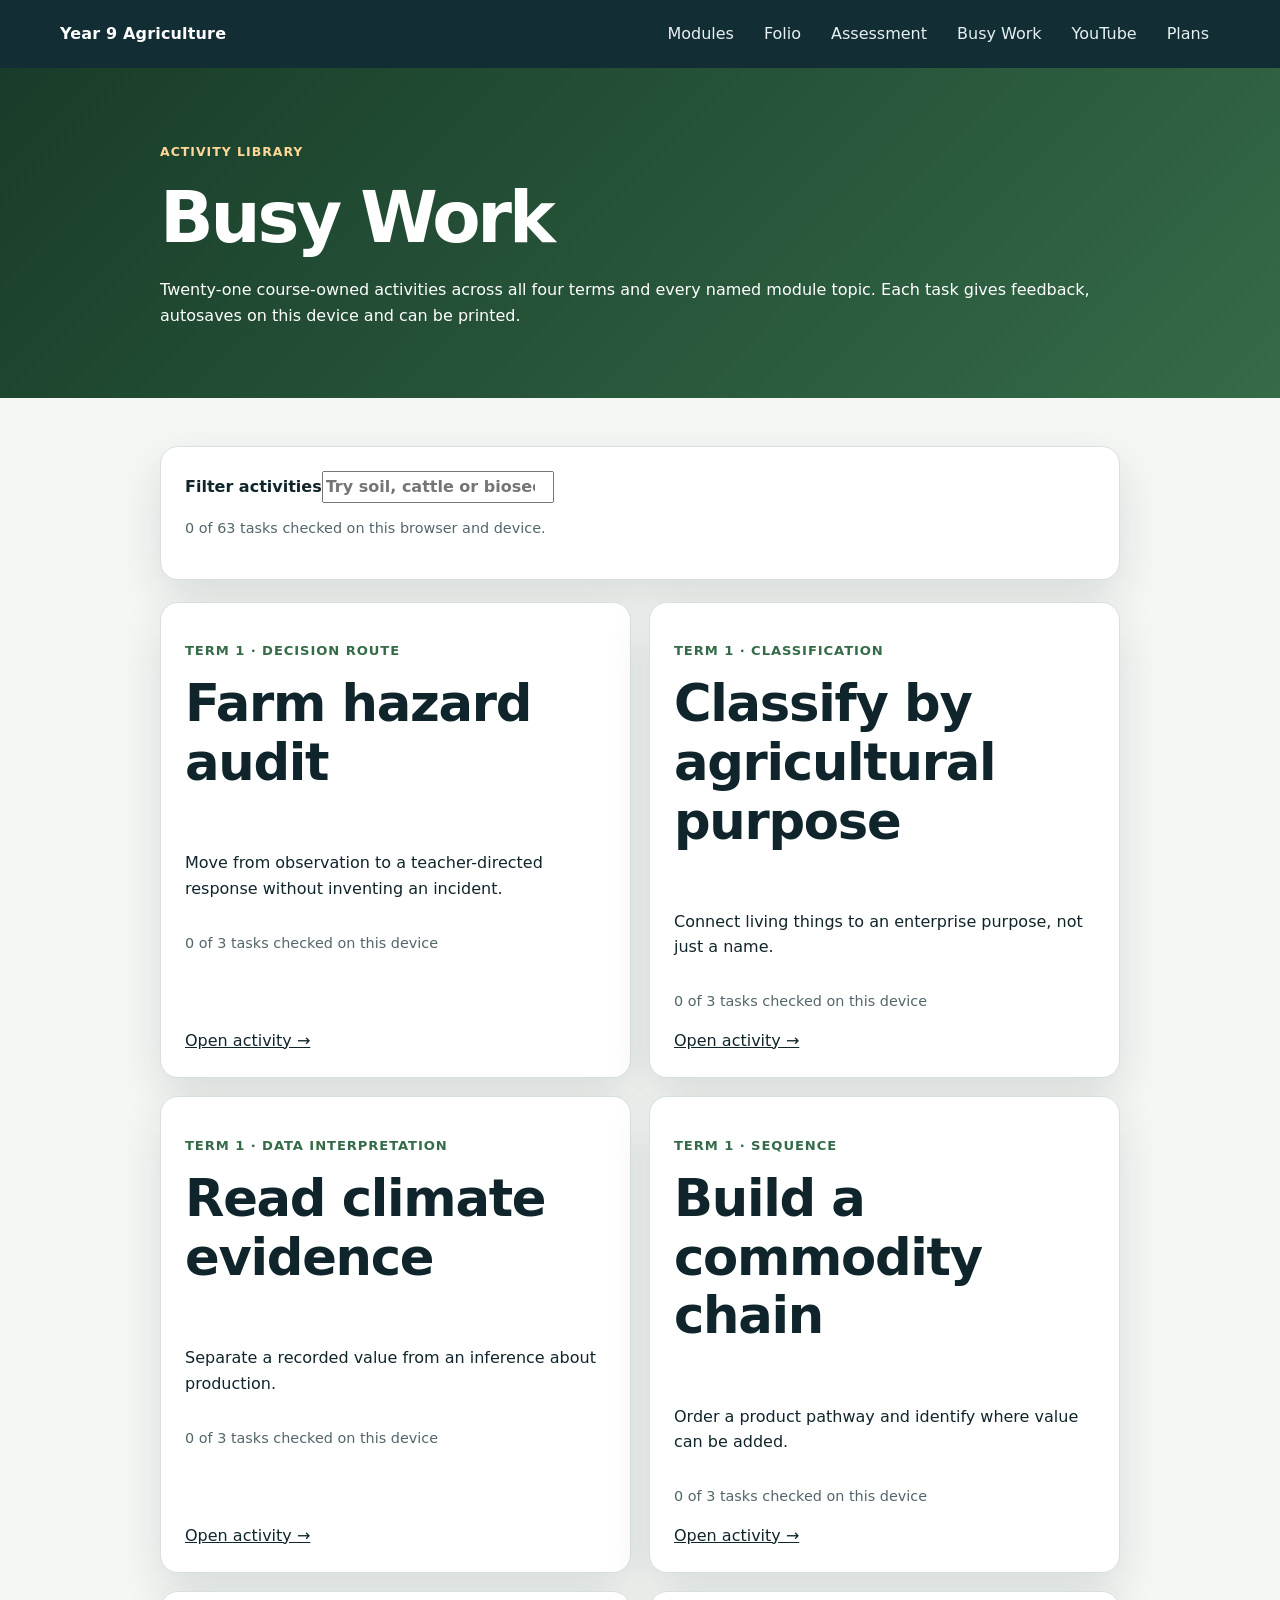
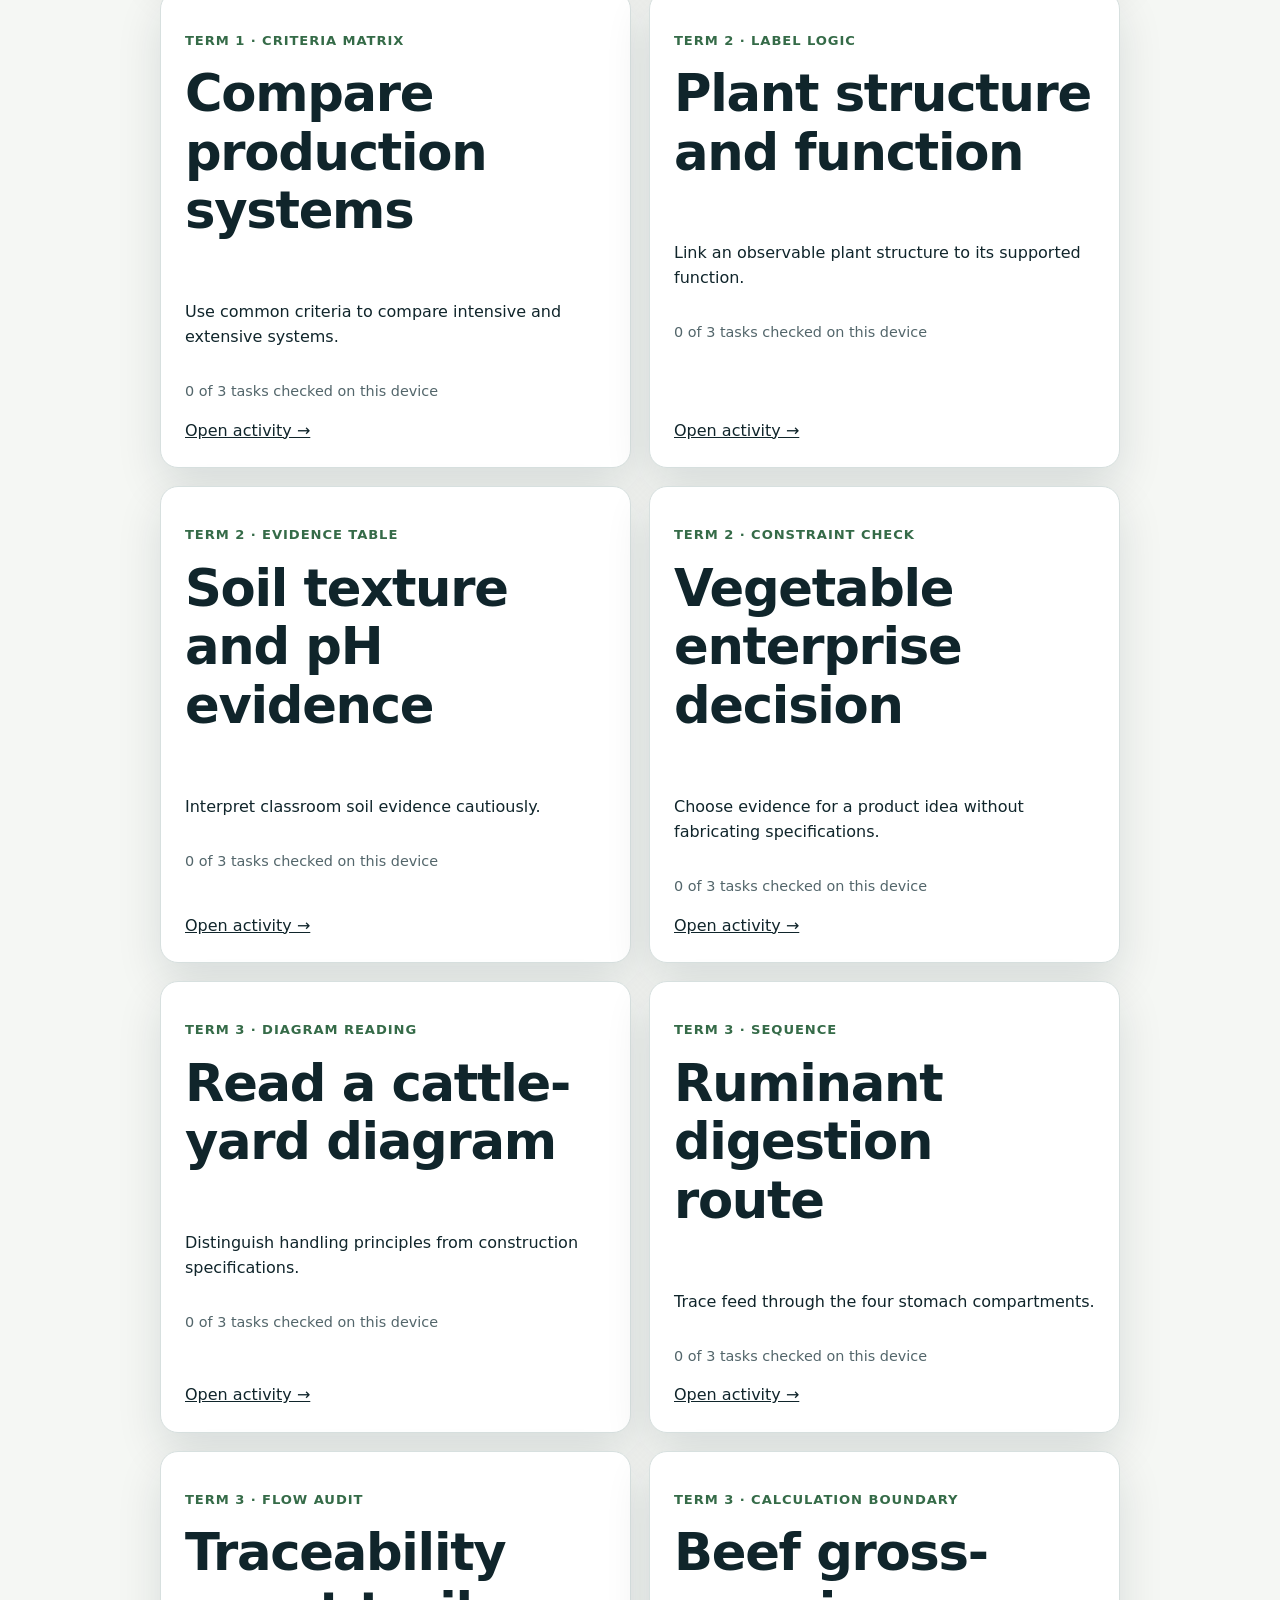
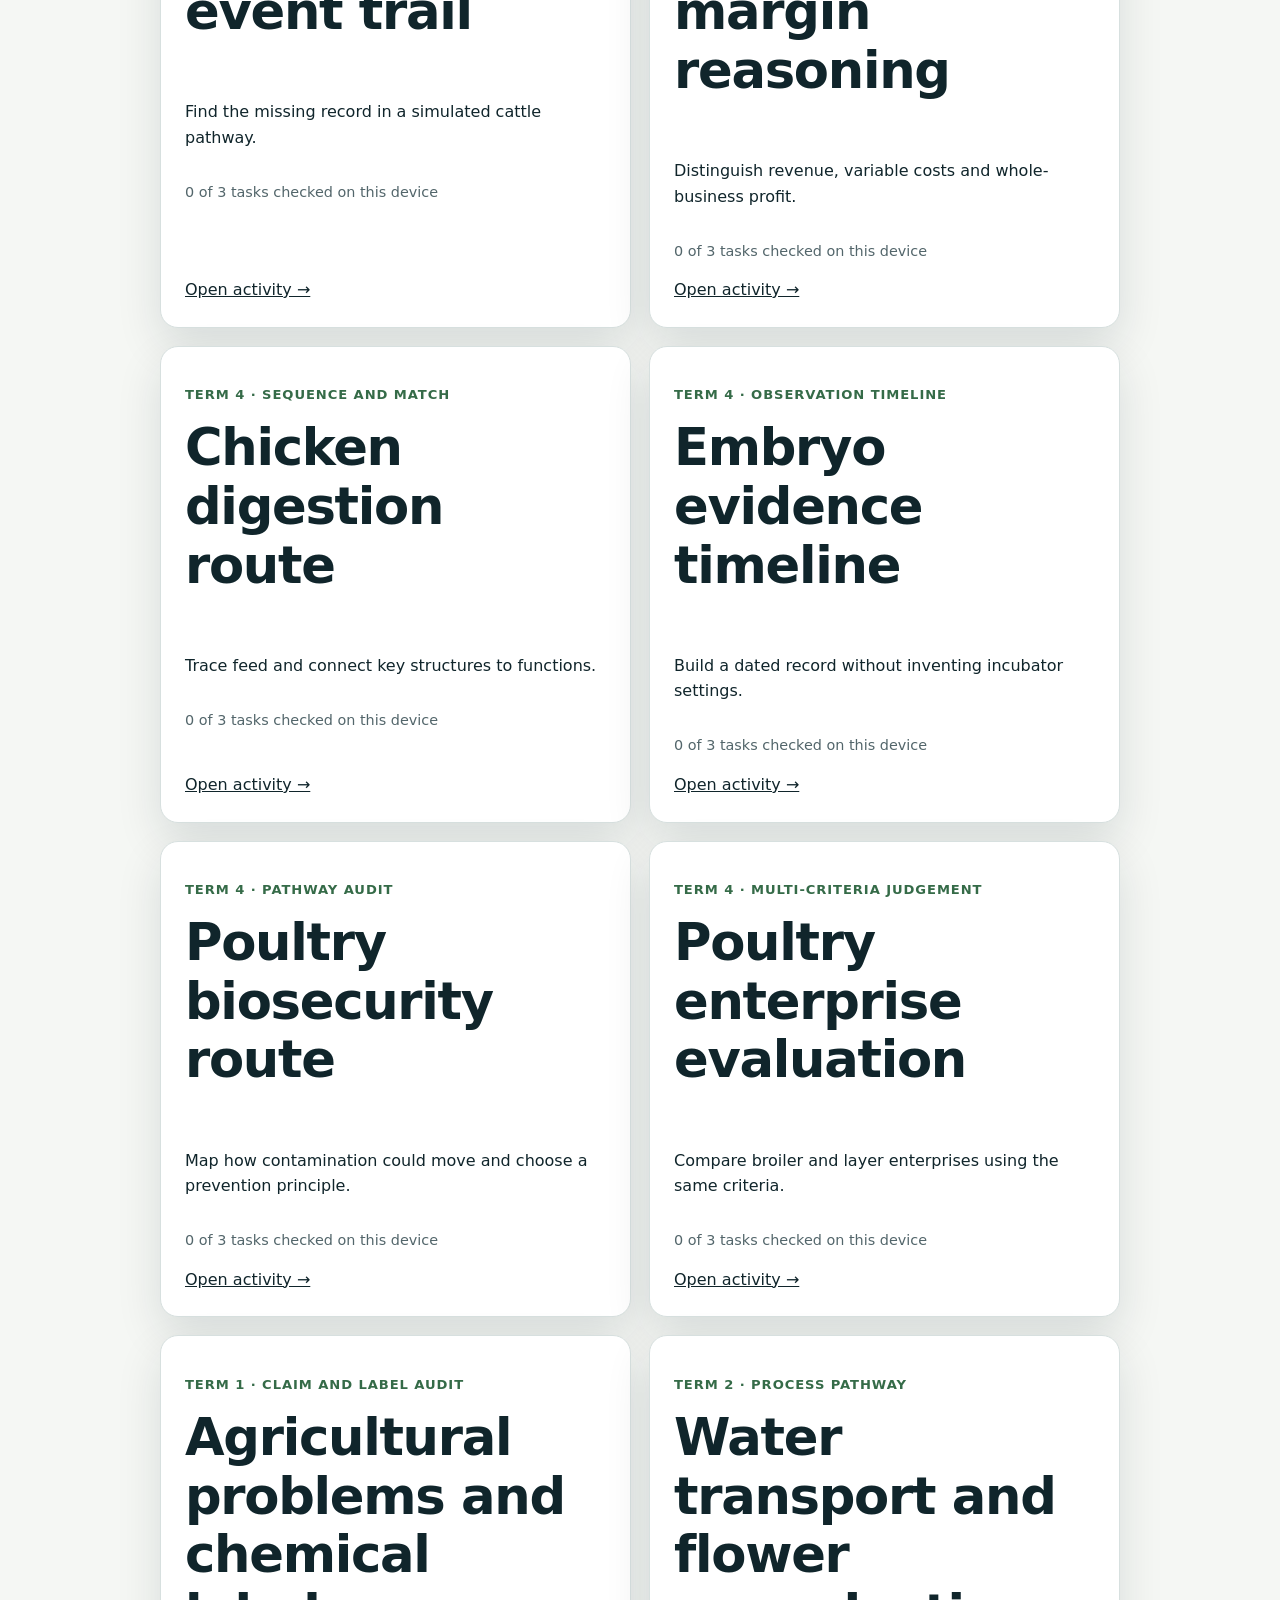
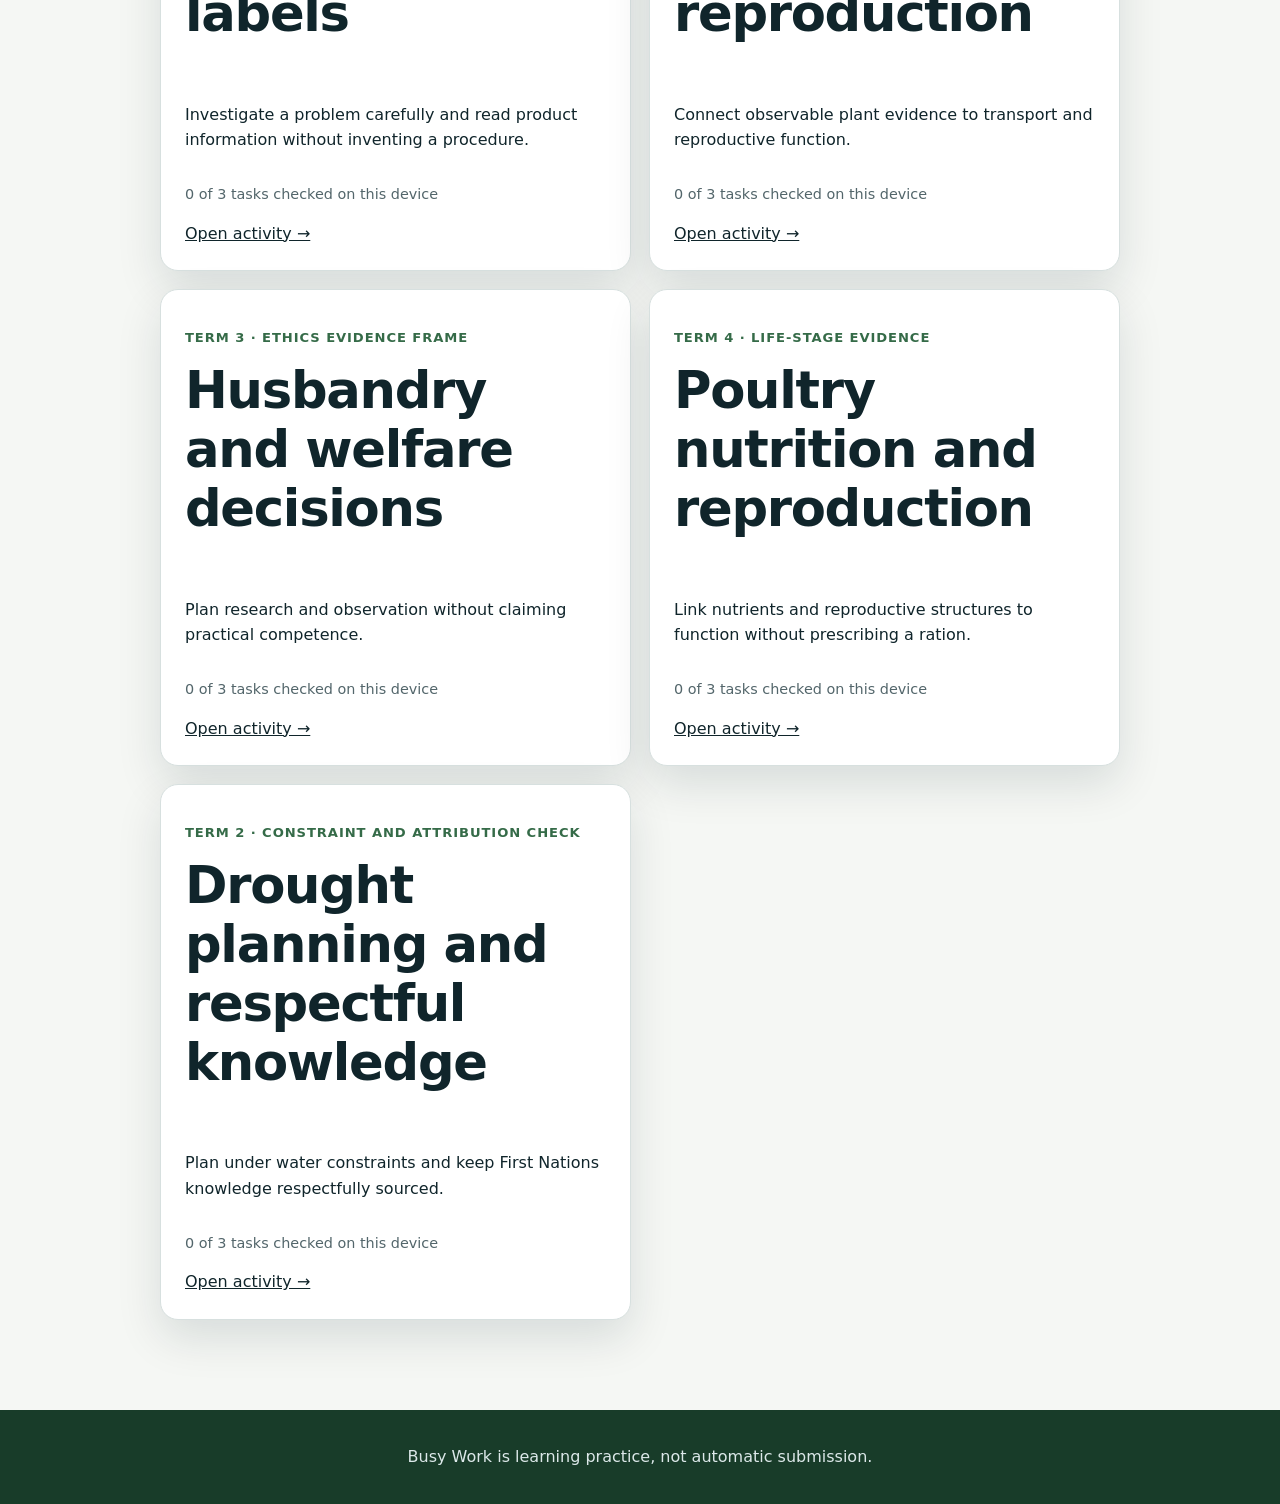
==== busy-work/index.html @ 81a4d552 "Build Year 9 Agriculture guided course" ====
<!doctype html><html lang="en-AU"><head><meta charset="utf-8"><meta name="viewport" content="width=device-width,initial-scale=1"><meta name="description" content="Year 9 Agriculture Busy Work activity library."><title>Busy Work | Year 9 Agriculture</title><link rel="stylesheet" href="../guided/course.css?v=20260805"><link rel="stylesheet" href="style.css?v=20260805"></head><body><a class="skip-link" href="#busy-content">Skip to activities</a><header class="site-header"><div class="nav-wrap"><a class="brand" href="../index.html">Year 9 Agriculture</a><nav class="nav-links" aria-label="Course navigation"><a href="../index.html#pathway">Modules</a><a href="../folio.html">Folio</a><a href="../assessment.html">Assessment</a><a href="index.html" aria-current="page">Busy Work</a><a href="../youtube-library/">YouTube</a><a href="../plans.html">Plans</a></nav></div></header><section class="module-hero"><div class="module-hero-inner"><p class="eyebrow">Activity library</p><h1>Busy Work</h1><p>Twenty-one course-owned activities across all four terms and every named module topic. Each task gives feedback, autosaves on this device and can be printed.</p></div></section><main id="busy-content" class="module-main"><section class="card"><label>Filter activities<input id="activity-filter" type="search" placeholder="Try soil, cattle or biosecurity"></label><p class="save-state" id="library-progress">Progress is stored on this browser and device.</p></section><div id="activity-grid" class="busy-grid"></div></main><footer>Busy Work is learning practice, not automatic submission.</footer><script src="data.js"></script><script src="busy.js"></script></body></html>
---- guided/course.css ----
:root {
  --ink: #10252b;
  --muted: #53666b;
  --paper: #f5f7f4;
  --card: #ffffff;
  --steel: #356b48;
  --steel-dark: #183c29;
  --amber: #dc9a38;
  --amber-pale: #fff3df;
  --line: #d7e0df;
  --success: #26704b;
  --danger: #a33a32;
  --shadow: 0 18px 45px rgba(12, 37, 43, 0.12);
  --radius: 18px;
}

* { box-sizing: border-box; }
html { scroll-behavior: smooth; }
body {
  margin: 0;
  overflow-x: hidden;
  color: var(--ink);
  background: var(--paper);
  font-family: Inter, ui-sans-serif, system-ui, -apple-system, BlinkMacSystemFont, "Segoe UI", sans-serif;
  line-height: 1.6;
}
.skip-link { position: fixed; top: 8px; left: 8px; z-index: 1000; transform: translateY(-180%); padding: 9px 13px; border-radius: 8px; background: white; color: var(--ink); font-weight: 750; }
.skip-link:focus { transform: translateY(0); }
a { color: inherit; }
img { max-width: 100%; display: block; }
button, input, textarea, select { font: inherit; }

.site-header {
  position: sticky;
  top: 0;
  z-index: 20;
  background: rgba(9, 37, 44, 0.96);
  color: white;
  backdrop-filter: blur(12px);
}
.nav-wrap {
  width: min(1160px, calc(100% - 32px));
  min-height: 68px;
  margin: 0 auto;
  display: flex;
  flex-wrap: wrap;
  align-items: center;
  justify-content: space-between;
  gap: 20px;
}
.brand { font-weight: 850; text-decoration: none; letter-spacing: .01em; }
.nav-links { display: flex; flex-wrap: wrap; max-width: 100%; gap: 8px; }
.nav-links a {
  padding: 8px 11px;
  border-radius: 999px;
  text-decoration: none;
  color: #e7f1f2;
}
.nav-links a:hover, .nav-links a:focus-visible { background: rgba(255,255,255,.12); }

.hero { min-height: 570px; color: white; display: grid; align-items: center; background: linear-gradient(135deg, #061c22, #174f5d); }
.sister-hero .hero-inner { display: grid; grid-template-columns: minmax(0, 1.1fr) minmax(300px, .9fr); gap: 34px; align-items: center; }
.hero-showcase { margin: 42px 0; overflow: hidden; border: 1px solid rgba(255,255,255,.24); border-radius: 22px; background: rgba(255,255,255,.08); box-shadow: var(--shadow); }
.hero-showcase img { width: 100%; min-height: 360px; object-fit: cover; }
.hero-showcase figcaption { padding: 12px 16px; color: #e9f1f1; font-size: .84rem; line-height: 1.45; }
.hero-inner, .section, .module-main, .folio-main {
  width: min(1160px, calc(100% - 32px));
  margin-inline: auto;
}
.hero-copy { width: min(630px, 100%); padding: 90px 0 80px; }
.hero-copy, .module-hero-inner, .module-main, .folio-main { max-width: calc(100vw - 32px); }
.eyebrow {
  display: inline-flex;
  align-items: center;
  gap: 8px;
  margin: 0 0 16px;
  color: #ffd797;
  font-weight: 850;
  letter-spacing: .08em;
  text-transform: uppercase;
  font-size: .78rem;
}
h1, h2, h3 { line-height: 1.15; margin-top: 0; }
h1 { font-size: clamp(2.7rem, 7vw, 5.5rem); letter-spacing: -.045em; margin-bottom: 18px; }
h2 { font-size: clamp(2rem, 4vw, 3.2rem); letter-spacing: -.025em; }
h3 { font-size: 1.28rem; }
.hero p { font-size: clamp(1.05rem, 2vw, 1.3rem); color: #e9f1f1; }
.hero-actions, .button-row { display: flex; flex-wrap: wrap; gap: 12px; margin-top: 28px; }
.btn {
  border: 0;
  border-radius: 12px;
  padding: 12px 17px;
  background: var(--amber);
  color: #172022;
  font-weight: 850;
  text-decoration: none;
  cursor: pointer;
}
.btn:hover, .btn:focus-visible { filter: brightness(1.05); transform: translateY(-1px); }
.btn.secondary { color: white; background: rgba(255,255,255,.13); border: 1px solid rgba(255,255,255,.3); }
.btn.ghost { background: white; border: 1px solid var(--line); color: var(--steel-dark); }

.section { padding: 84px 0; }
.section.tint { width: 100%; max-width: none; background: #e9efed; }
.section.tint > .section-inner { width: min(1160px, calc(100% - 32px)); margin: auto; }
.section-intro { max-width: 760px; color: var(--muted); font-size: 1.08rem; }
.grid { display: grid; gap: 20px; }
.grid.three { grid-template-columns: repeat(3, minmax(0, 1fr)); }
.grid.two { grid-template-columns: repeat(2, minmax(0, 1fr)); }
.card {
  background: var(--card);
  border: 1px solid var(--line);
  border-radius: var(--radius);
  padding: 24px;
  box-shadow: var(--shadow);
}
.module-card { position: relative; display: flex; flex-direction: column; min-height: 295px; }
.module-card .stage { color: var(--steel); font-size: .82rem; font-weight: 900; text-transform: uppercase; letter-spacing: .08em; }
.module-card p { color: var(--muted); }
.module-card .module-link { margin-top: auto; font-weight: 850; color: var(--steel); }
.status-pill {
  display: inline-flex;
  width: fit-content;
  padding: 5px 10px;
  border-radius: 999px;
  background: #e2eee8;
  color: var(--success);
  font-size: .78rem;
  font-weight: 850;
}
.outcome-list { list-style: none; padding: 0; display: grid; gap: 10px; }
.outcome-list li { border-left: 4px solid var(--amber); padding: 8px 0 8px 14px; }
.resource-card a { color: var(--steel); font-weight: 800; }
.pending { border-left: 5px solid var(--amber); background: var(--amber-pale); }
.evidence-boundary { margin-top: 22px; border-left: 5px solid var(--amber); background: var(--amber-pale); }
.top-gap { margin-top: 28px; }
.top-gap-small { margin-top: 22px; }
.module-outcomes, .module-outcome-line { color: var(--muted); font-size: .88rem; }
.module-outcome-line { color: #e1efe5; }
.assessment-table-wrap { overflow-x: auto; }
table { width: 100%; border-collapse: collapse; }
th, td { padding: 12px; border: 1px solid var(--line); text-align: left; vertical-align: top; }
th { background: #e6efe8; color: var(--steel-dark); }
.source-document-preview { position: relative; display: grid; place-items: center; min-height: 280px; background: linear-gradient(145deg, #eef5ee, #d6e5d9); text-decoration: none; }
.document-icon { color: var(--steel); font-size: 5rem; font-weight: 900; }

.module-hero {
  color: white;
  padding: 70px 0 54px;
  background: linear-gradient(135deg, var(--steel-dark), var(--steel));
}
.module-hero-inner { width: min(960px, calc(100% - 32px)); margin: auto; }
.module-hero h1 { font-size: clamp(2.3rem, 6vw, 4.4rem); }
.module-main, .folio-main { width: min(960px, calc(100% - 32px)); padding: 48px 0 90px; }
.progress-panel { margin: -28px auto 28px; position: relative; }
.progress-track { height: 10px; background: #dae3e1; border-radius: 999px; overflow: hidden; }
.progress-fill { height: 100%; width: 0; background: linear-gradient(90deg, var(--amber), #efbb62); transition: width .2s ease; }
.student-grid { display: grid; grid-template-columns: 1fr 1fr; gap: 16px; }
.module-support { display: flex; flex-wrap: wrap; gap: 8px 16px; margin-top: 14px; padding-top: 12px; border-top: 1px solid var(--line); }
.module-support a { color: var(--steel); font-weight: 850; }
label { font-weight: 750; }
input[type="text"], input[type="password"], select, textarea {
  width: 100%;
  margin-top: 6px;
  border: 1px solid #b8c7c5;
  border-radius: 11px;
  padding: 11px 12px;
  background: #fff;
  color: var(--ink);
}
textarea { min-height: 135px; resize: vertical; }
.theory-section { margin-top: 24px; display: flow-root; }
.theory-section p { max-width: 78ch; color: #31484e; text-wrap: pretty; }
.theory-chunk-heading {
  margin: 22px 0 8px;
  padding-left: 11px;
  border-left: 4px solid var(--steel);
  color: var(--steel-dark);
  font-size: 1rem;
  line-height: 1.35;
}
.theory-section li + li { margin-top: 6px; }
.written-evidence { width: 100%; min-width: 0; }
.observation-prompt { margin: 14px 0; padding: 14px 16px; border-left: 4px solid var(--steel); border-radius: 0 10px 10px 0; background: #edf4ef; color: #31484e; }
.clarification-button { min-height: 44px; margin: 2px 0 10px; padding: 8px 12px; border: 1px solid #8aa9a0; border-radius: 9px; background: #f7fbf9; color: var(--ink); font: inherit; font-weight: 750; cursor: pointer; }
.clarification-button:hover { background: #edf4f1; }
.clarification-button:focus-visible { outline: 3px solid #236e5b; outline-offset: 3px; }
.clarification-panel { max-width: 68ch; margin: 0 0 12px; padding: 11px 13px; border-left: 4px solid #3c806e; border-radius: 0 9px 9px 0; background: #edf4f1; overflow-wrap: anywhere; }
.written-evidence textarea {
  display: block;
  width: 100%;
  max-width: none;
  min-width: 0;
  min-height: 175px;
  line-height: 1.55;
  overflow-wrap: break-word;
}
.theory-visual {
  float: right;
  width: min(38%, 360px);
  margin: .25rem 0 1rem 1.35rem;
  padding: .65rem;
  border: 1px solid var(--line);
  border-radius: 14px;
  background: #f5f8f7;
  box-shadow: 0 10px 24px rgba(17, 46, 52, .1);
}
.theory-visual--left { float: left; margin: .25rem 1.35rem 1rem 0; }
.zoomable-infographic { position: relative; display: block; color: white; text-decoration: none; cursor: zoom-in; }
.zoomable-infographic:focus-visible { outline: 4px solid var(--amber); outline-offset: 4px; }
.zoomable-infographic:hover .infographic-open-label,
.zoomable-infographic:focus-visible .infographic-open-label { background: var(--amber); color: #172022; }
.infographic-open-label {
  position: absolute;
  right: 10px;
  bottom: 10px;
  z-index: 2;
  padding: 6px 10px;
  border-radius: 999px;
  background: rgba(6, 28, 34, .9);
  color: white;
  font-size: .78rem;
  font-weight: 850;
  line-height: 1.2;
  box-shadow: 0 4px 14px rgba(0, 0, 0, .24);
}
.theory-visual__image {
  width: 100%;
  aspect-ratio: 16 / 9;
  border-radius: 9px;
  background-repeat: no-repeat;
  background-size: cover;
  background-position: center;
  background-color: var(--ink);
}
.theory-visual figcaption { margin-top: .6rem; color: var(--muted); font-size: .82rem; line-height: 1.4; }
.tool-photo-gallery { clear: both; display: grid; grid-template-columns: repeat(auto-fit, minmax(180px, 1fr)); gap: 14px; margin: 24px 0; }
.tool-photo-card { min-width: 0; margin: 0; padding: 10px; border: 1px solid var(--line); border-radius: 13px; background: #f5f8f7; }
.tool-photo-link { border-radius: 9px; overflow: hidden; background: #e7eceb; }
.tool-photo-link img { width: 100%; aspect-ratio: 4 / 3; object-fit: contain; background: #f3f5f4; }
.tool-photo-card figcaption { margin-top: 9px; color: var(--muted); font-size: .82rem; line-height: 1.45; }
.tool-photo-credit { display: block; margin-top: 5px; font-size: .76rem; }
.tool-photo-credit a { color: var(--steel-dark); font-weight: 750; }
.plan-guidance { clear: both; margin: 30px 0 8px; padding-top: 26px; border-top: 2px solid var(--line); }
.plan-guidance > h3 { font-size: clamp(1.45rem, 3vw, 2rem); }
.plan-guidance > h4 { margin: 20px 0 8px; color: var(--steel-dark); }
.plan-sheet-gallery { display: grid; grid-template-columns: repeat(2, minmax(0, 1fr)); gap: 16px; margin-top: 24px; }
.plan-sheet-card { min-width: 0; margin: 0; padding: 11px; border: 1px solid var(--line); border-radius: 14px; background: #f5f8f7; }
.plan-preview-link { overflow: hidden; border: 1px solid #c7d1d0; border-radius: 10px; background: white; }
.plan-preview-link img { width: 100%; aspect-ratio: 1.45 / 1; object-fit: contain; background: white; }
.plan-document-placeholder { display: grid; place-items: center; width: 100%; aspect-ratio: 1.45 / 1; padding: 24px; background: linear-gradient(145deg, #eef5ee, #d6e5d9); color: var(--steel-dark); font-size: 1.2rem; font-weight: 900; text-align: center; }
.plan-sheet-card figcaption { margin-top: 10px; color: var(--muted); font-size: .84rem; line-height: 1.45; }
.plan-sheet-card figcaption > strong, .plan-sheet-card figcaption > span { display: block; }
.plan-sheet-card figcaption > strong { margin-bottom: 4px; color: var(--ink); }
.plan-actions { display: flex !important; flex-wrap: wrap; gap: 8px 12px; margin-top: 10px; }
.plan-open-link, .plan-download-link { color: var(--steel-dark); font-weight: 850; text-underline-offset: 3px; }
.plan-open-link:focus-visible, .plan-download-link:focus-visible { outline: 3px solid var(--amber); outline-offset: 3px; }
.video-learning { clear: both; margin: 30px 0 8px; padding: 22px; border: 1px solid var(--line); border-radius: 16px; background: #f7fbf9; }
.video-learning > h3 { margin: 3px 0 2px; color: var(--ink); font-size: clamp(1.35rem, 3vw, 1.8rem); }
.video-learning__channel { margin: 0 0 16px; color: var(--muted) !important; font-size: .9rem; font-weight: 750; }
.video-learning__grid { display: grid; grid-template-columns: minmax(0, 1.35fr) minmax(240px, .85fr); gap: 18px; align-items: start; }
.video-learning__player { min-width: 0; aspect-ratio: 16 / 9; overflow: hidden; border-radius: 12px; background: #0b1d22; box-shadow: 0 10px 24px rgba(17, 46, 52, .14); }
.video-learning__player iframe { display: block; width: 100%; height: 100%; border: 0; }
.video-learning__notes { min-width: 0; }
.video-learning__notes h4 { margin: 0 0 5px; color: var(--steel-dark); font-size: 1rem; }
.video-learning__notes h4:not(:first-child) { margin-top: 17px; }
.video-learning__notes p { margin: 0; }
.video-learning__fallback { margin: 18px 0 0; padding: 13px 15px; border-left: 4px solid var(--amber); border-radius: 0 10px 10px 0; background: var(--amber-pale); }
.video-learning__actions { display: flex; flex-wrap: wrap; align-items: center; gap: 10px 16px; margin-top: 16px; }
.video-learning__actions > a:not(.btn) { color: var(--steel-dark); font-weight: 850; text-underline-offset: 3px; }
.video-learning__actions > a:focus-visible { outline: 3px solid var(--amber); outline-offset: 3px; }
.video-learning__disclaimer { margin-top: 17px; font-weight: 650; }
.video-learning__source-check { margin: 13px 0 0; color: var(--muted) !important; font-size: .84rem; line-height: 1.45; }
.callout { margin: 20px 0 0; padding: 16px 18px; border-radius: 12px; background: #e6f1f3; border-left: 5px solid var(--steel); font-weight: 750; }
.theory-sources { margin-top: 16px; padding-top: 14px; border-top: 1px solid var(--line); font-size: 0.94rem; }
.theory-sources ul { margin: 7px 0; }
.theory-sources p { margin-bottom: 0; color: var(--muted); }
.check-group { margin-top: 26px; padding: 20px; border: 1px solid var(--line); border-radius: 14px; background: #f8fbfb; }
.check-group[id], #knowledge-checks { scroll-margin-top: 92px; }
.check-group > h3 { margin-top: 4px; color: var(--ink); }
.check-group .check:first-of-type { margin-top: 12px; }
.check h4 { margin-bottom: 12px; color: var(--ink); font-size: 1rem; line-height: 1.45; }
.check { margin-top: 18px; padding-top: 18px; border-top: 1px solid var(--line); }
.option { display: block; margin: 9px 0; font-weight: 500; }
.question-help { margin: 14px 0; }
.hint-toggle, .secondary-hint-toggle {
  border: 0;
  padding: 0;
  background: transparent;
  color: var(--steel);
  font: inherit;
  font-weight: 850;
  text-decoration: underline;
  text-underline-offset: 3px;
  cursor: pointer;
}
.theory-direction {
  margin-top: 10px;
  padding: 13px 15px;
  border-left: 4px solid var(--amber);
  border-radius: 0 10px 10px 0;
  background: var(--amber-pale);
}
.theory-direction > a { display: block; width: fit-content; color: var(--steel-dark); font-weight: 850; }
.secondary-hint-toggle { display: block; margin-top: 10px; font-size: .92rem; }
.theory-reminder { margin-top: 9px; color: #31484e; }
.theory-section:focus-visible { outline: 4px solid var(--amber); outline-offset: 4px; }
.theory-section[id] { scroll-margin-top: 92px; }
.feedback { margin-top: 10px; min-height: 26px; font-weight: 750; }
.feedback.good { color: var(--success); }
.feedback.bad { color: var(--danger); }
.model-feedback { display: none; margin-top: 12px; padding: 14px; background: #edf4f1; border-radius: 10px; }
.model-feedback.open { display: block; }
.completion-box { background: #ecf5f0; border-color: #bad8c8; }
.module-nav { display: flex; justify-content: space-between; gap: 16px; margin-top: 26px; }

.folio-grid { display: grid; grid-template-columns: repeat(2, minmax(0,1fr)); gap: 18px; }
.folio-card { counter-increment: folio; }
.folio-card h2 { font-size: 1.35rem; }
.folio-card h2::before { content: counter(folio, decimal-leading-zero) " "; color: var(--amber); }
.folio-visual {
  display: block;
  aspect-ratio: 16 / 9;
  margin: -4px -4px 18px;
  border: 1px solid var(--line);
  border-radius: 14px;
  background-repeat: no-repeat;
  background-size: cover;
  background-position: center;
  background-color: var(--ink);
}
.folio-main { counter-reset: folio; }
.print-identity { display: none; }
.folio-meta { display: grid; gap: 4px; padding-top: 10px; border-top: 1px solid var(--line); color: var(--muted); font-size: .86rem; }
.folio-meta a { font-weight: 750; }
.folio-visual-caption { margin-top: -10px; color: var(--muted); font-size: .82rem; }
.save-state { color: var(--muted); font-size: .9rem; }
.photo-preview { margin-top: 12px; padding: 12px; border: 1px solid var(--line); border-radius: 12px; background: #f4f7f6; }
.photo-preview img { max-height: 320px; margin: 0 auto; object-fit: contain; }
.import-label { display: inline-flex; align-items: center; }
.import-label input { position: absolute; width: 1px; height: 1px; overflow: hidden; clip: rect(0,0,0,0); }
.evidence-note { color: var(--muted); }
.pathway-break { margin-top: 64px; }

footer { background: var(--steel-dark); color: #dce8e9; padding: 34px 16px; text-align: center; }

@media (max-width: 820px) {
  .sister-hero .hero-inner { grid-template-columns: 1fr; }
  .hero-showcase { margin-top: -30px; }
  .theory-visual, .theory-visual--left { float: none; width: 100%; margin: 1.1rem 0; }
  .video-learning__grid { grid-template-columns: 1fr; }
  .grid.three, .grid.two, .folio-grid { grid-template-columns: 1fr; }
  .nav-wrap { display: grid; grid-template-columns: minmax(0, 1fr); align-items: start; justify-content: stretch; padding: 14px 0; }
  .brand { display: block; width: 100%; }
  .nav-links { display: flex; flex-wrap: nowrap; width: 100%; overflow-x: auto; padding-bottom: 7px; }
  .nav-links a { text-align: center; }
  .hero { min-height: 630px; background-position: 62% center; }
  .hero-copy { padding: 70px 0; }
  .student-grid { grid-template-columns: 1fr; }
}

@media (max-width: 520px) {
  .site-header { position: static; }
  .section { padding: 62px 0; }
  .hero-inner, .section, .module-main, .folio-main { width: calc(100% - 22px); }
  .module-hero-inner { width: calc(100% - 22px); max-width: calc(100vw - 22px); }
  .card { padding: 19px; border-radius: 15px; }
  .module-nav { flex-direction: column; }
  .module-nav .btn { text-align: center; }
  .written-evidence textarea { min-height: 210px; }
  .tool-photo-gallery { grid-template-columns: 1fr; }
  .plan-sheet-gallery { grid-template-columns: 1fr; }
  .video-learning { padding: 16px; }
  .video-learning__actions { align-items: stretch; }
  .video-learning__actions .btn { width: 100%; text-align: center; }
  .nav-links { gap: 5px; }
  .nav-links a { flex: 0 0 auto; padding: 7px 9px; font-size: .9rem; }
}

@media print {
  .site-header, .skip-link, .hero-actions, .button-row, .clarification-button, .question-help, .module-nav, .infographic-open-label, .video-learning__player, footer { display: none !important; }
  body { background: white; font-size: 11pt; }
  .module-hero { color: black; background: white; padding: 20px 0; }
  .module-main, .folio-main { width: 100%; padding: 0; }
  .card { box-shadow: none; break-inside: avoid; border-color: #aaa; }
  #knowledge-checks, .check-group { break-inside: auto; }
  .check { break-inside: avoid; }
  .plan-guidance { break-inside: auto; }
  .plan-sheet-card { break-inside: avoid; box-shadow: none; }
  .plan-preview-link img { max-height: 105mm; }
  .plan-open-link::after { content: " (" attr(href) ")"; font-weight: 400; overflow-wrap: anywhere; }
  .video-learning__actions .btn::after { content: " (" attr(href) ")"; font-weight: 400; overflow-wrap: anywhere; }
  textarea { border: 1px solid #777; min-height: 90px; }
  .model-feedback.open { display: block; }
  .folio-grid { display: block; }
  .folio-page .module-hero, .folio-page .progress-panel { display: none !important; }
  .folio-card { break-before: page; break-inside: avoid; page-break-before: always; font-size: 9pt; }
  .folio-card:first-child { break-before: auto; page-break-before: auto; }
  .folio-card h2 { margin-top: 4px; font-size: 15pt; }
  .folio-card p, .folio-card ul { margin-top: 5px; margin-bottom: 7px; }
  .folio-card details { display: none; }
  .folio-card textarea { min-height: 52px; }
  .folio-visual { max-height: 42mm; margin-bottom: 8px; }
  .print-identity { display: block; margin: 0 0 5px; color: #344; font-size: 8pt; }
  .photo-preview { break-inside: avoid; }
}
---- busy-work/style.css ----
.busy-grid{display:grid;grid-template-columns:repeat(2,minmax(0,1fr));gap:18px;margin-top:22px}.busy-card{display:flex;flex-direction:column}.busy-card .module-link{margin-top:auto}.mechanic{color:#356b48;font-size:.82rem;font-weight:900;text-transform:uppercase;letter-spacing:.07em}.task-card{margin-top:20px}.task-card fieldset{border:0;padding:0;margin:0}.task-card legend{font-size:1.12rem;font-weight:850;margin-bottom:12px}.match-row,.sequence-row{display:grid;grid-template-columns:minmax(130px,.7fr) minmax(0,1.3fr);gap:12px;align-items:center;margin:10px 0}.task-feedback{min-height:28px;margin-top:12px;font-weight:800}.task-feedback.good{color:#26704b}.task-feedback.bad{color:#a33a32}.task-actions{display:flex;flex-wrap:wrap;gap:10px;margin-top:14px}@media(max-width:720px){.busy-grid{grid-template-columns:1fr}.match-row,.sequence-row{grid-template-columns:1fr}}@media print{.site-header,.task-actions,.module-nav,footer{display:none!important}}
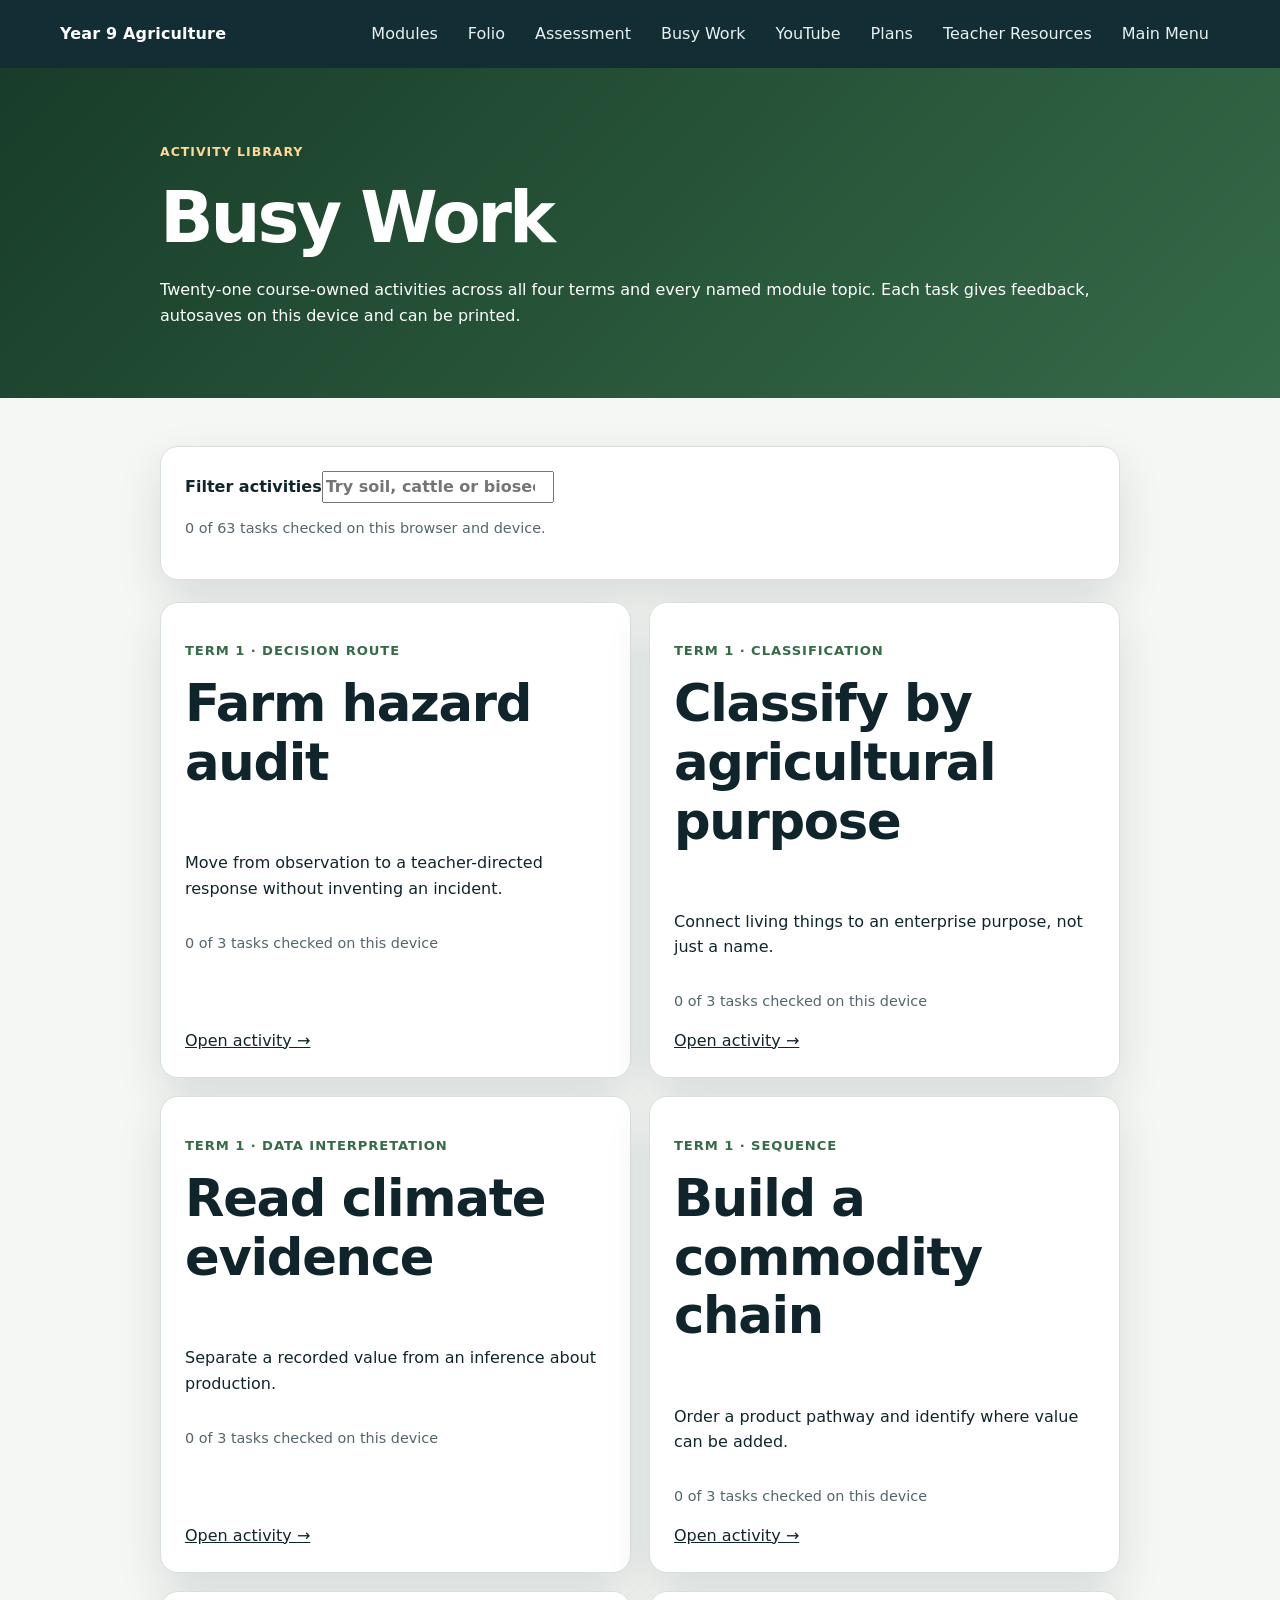
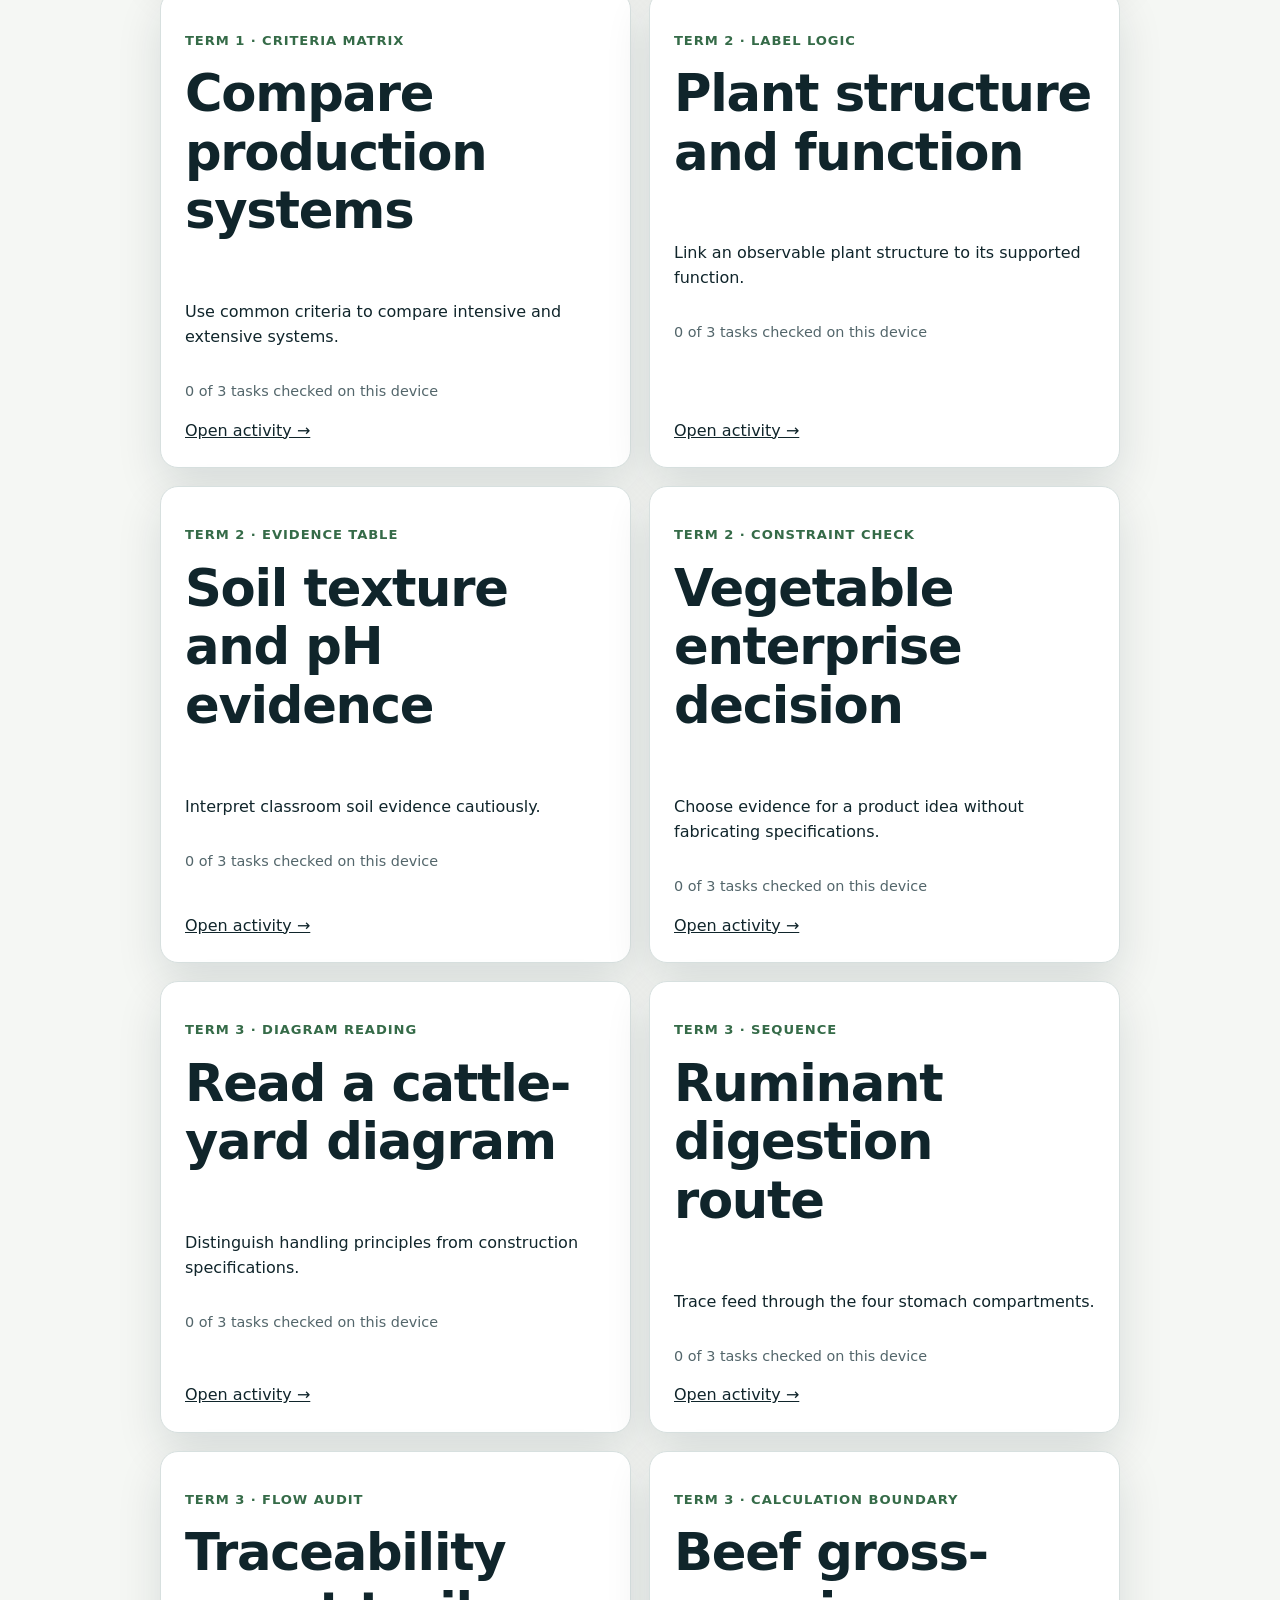
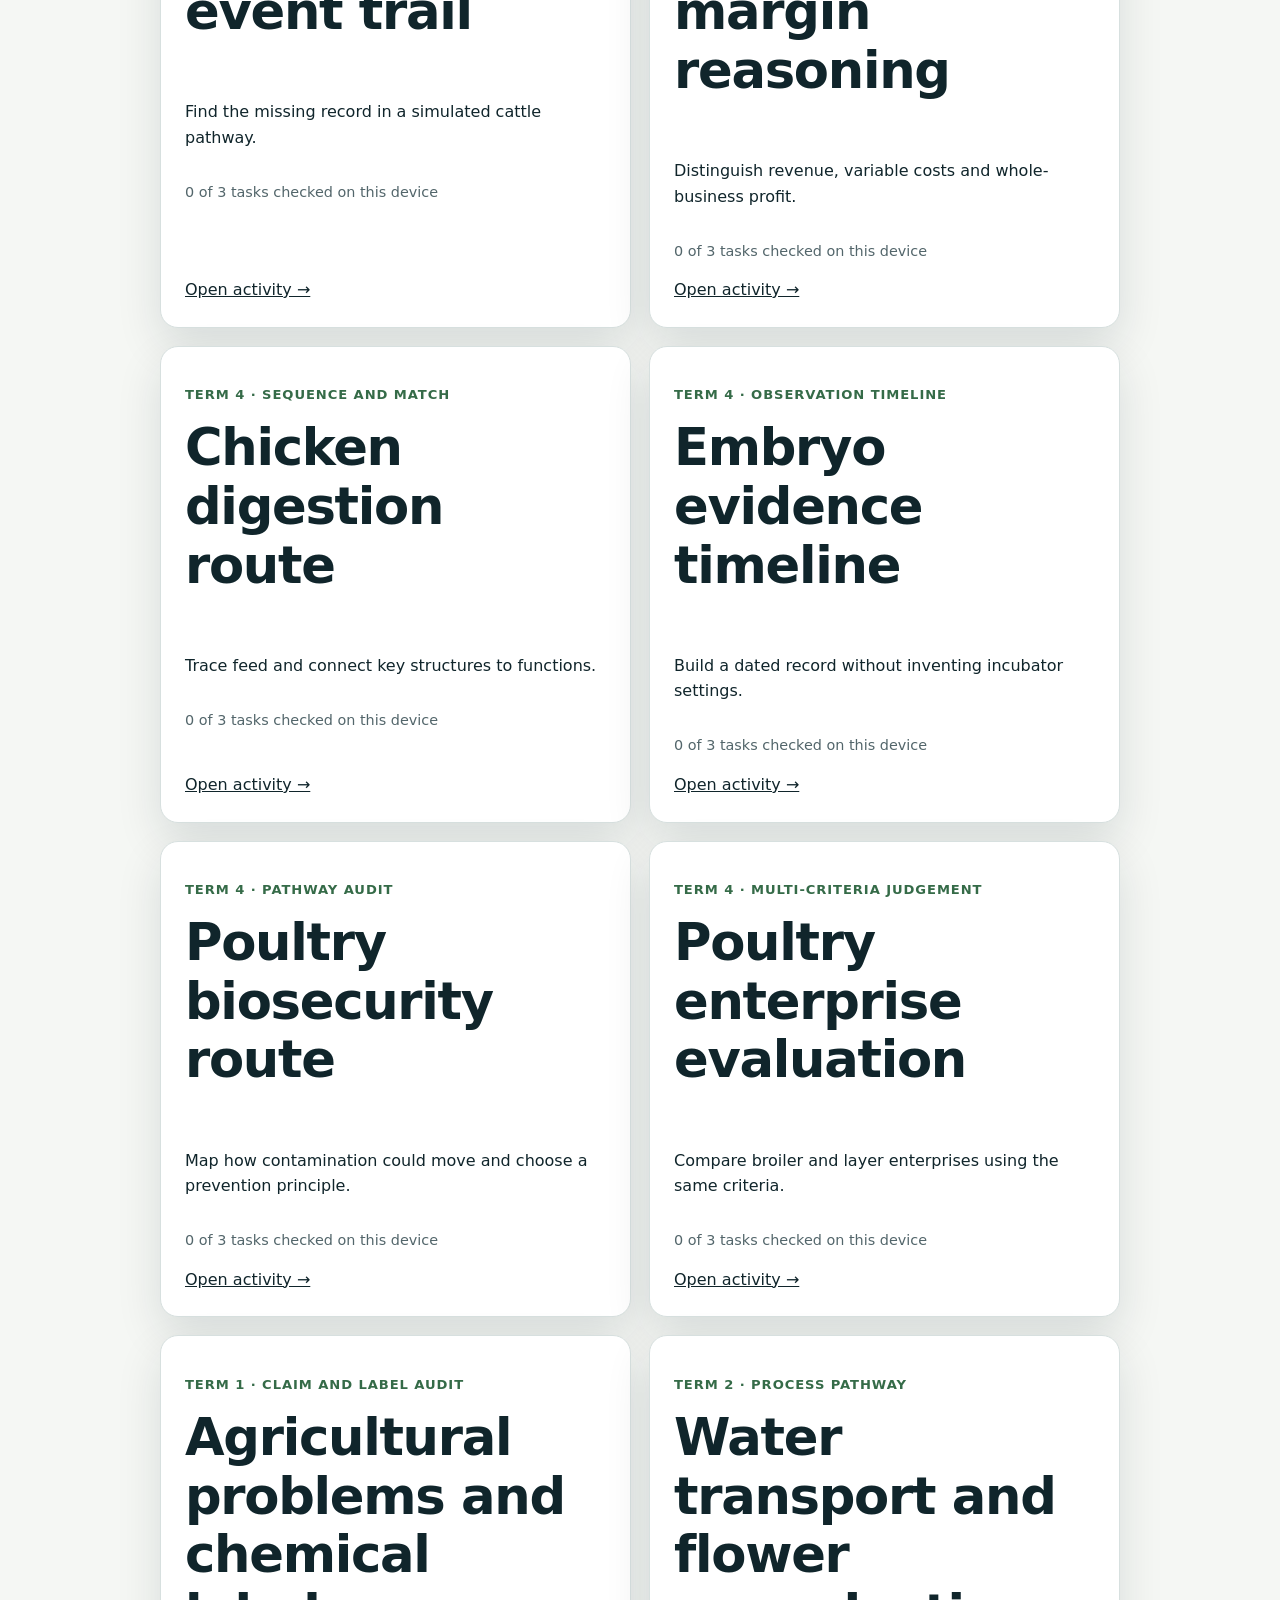
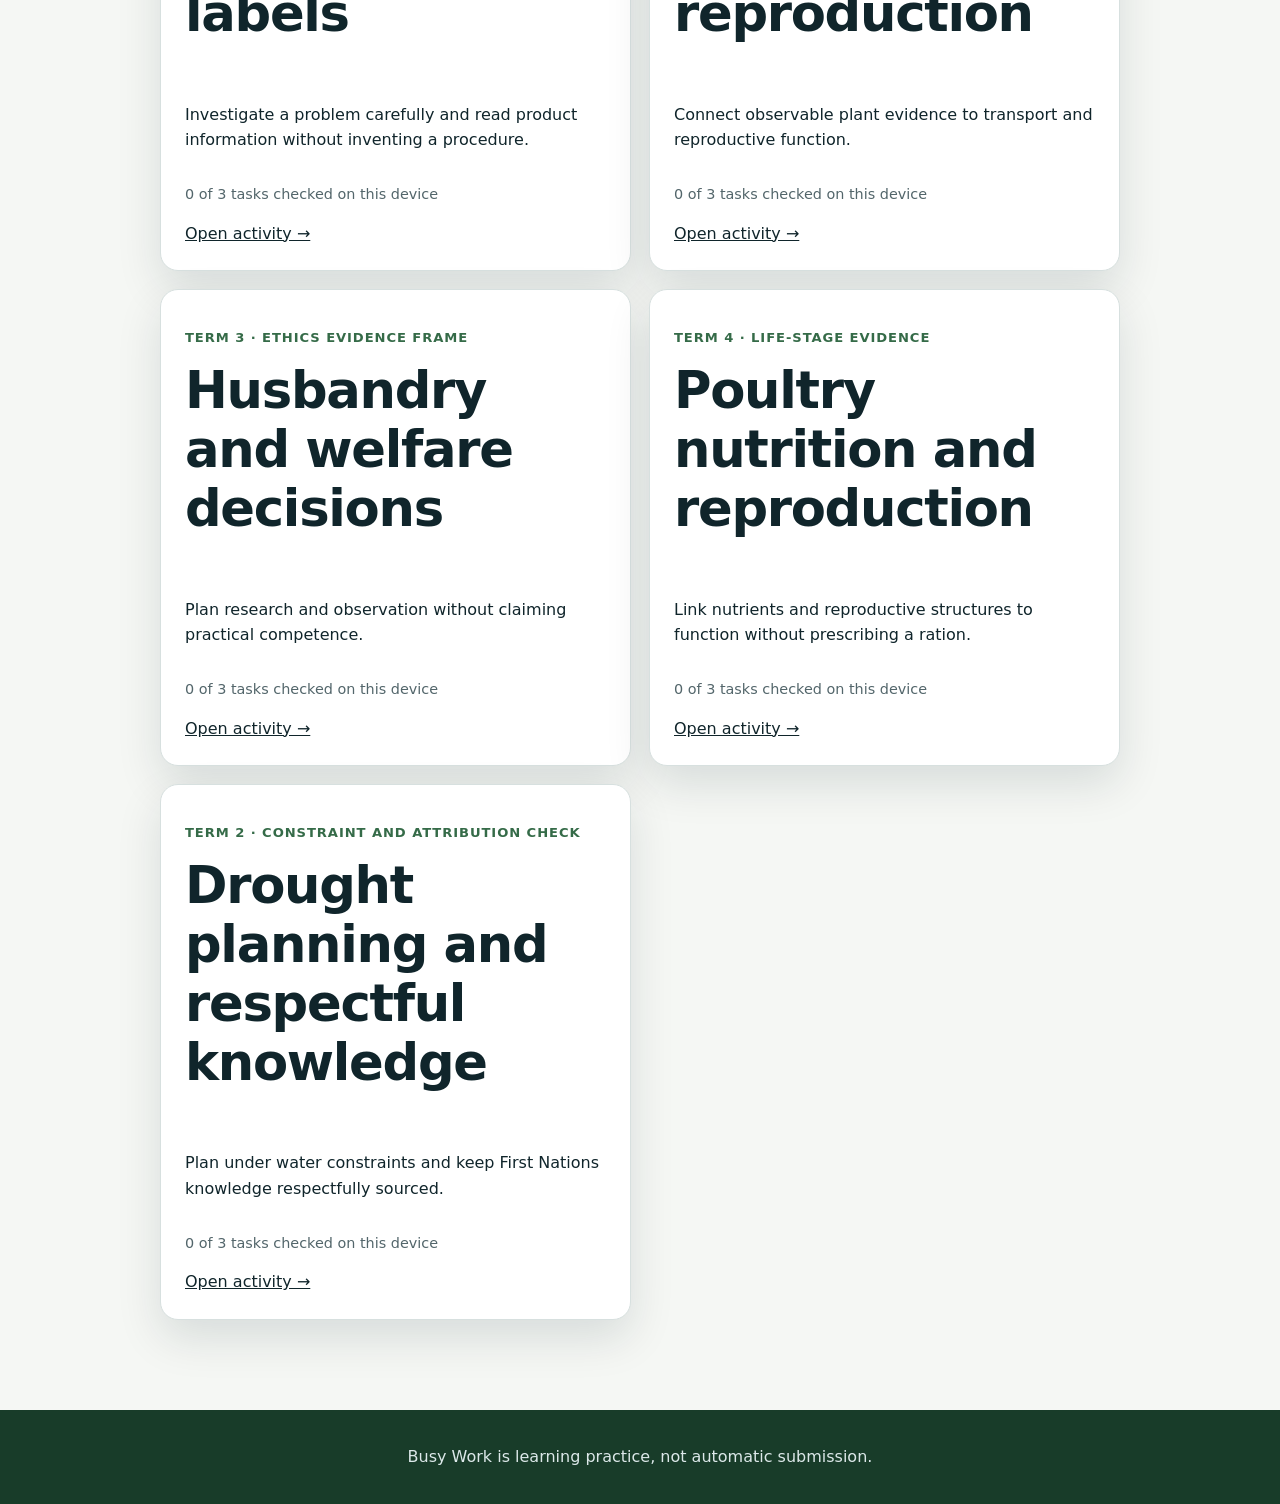
==== commit 5ec991f6: "Complete student navigation and simplify course pages" ====
--- a/busy-work/index.html
+++ b/busy-work/index.html
@@ -1 +1 @@
-<!doctype html><html lang="en-AU"><head><meta charset="utf-8"><meta name="viewport" content="width=device-width,initial-scale=1"><meta name="description" content="Year 9 Agriculture Busy Work activity library."><title>Busy Work | Year 9 Agriculture</title><link rel="stylesheet" href="../guided/course.css?v=20260805"><link rel="stylesheet" href="style.css?v=20260805"></head><body><a class="skip-link" href="#busy-content">Skip to activities</a><header class="site-header"><div class="nav-wrap"><a class="brand" href="../index.html">Year 9 Agriculture</a><nav class="nav-links" aria-label="Course navigation"><a href="../index.html#pathway">Modules</a><a href="../folio.html">Folio</a><a href="../assessment.html">Assessment</a><a href="index.html" aria-current="page">Busy Work</a><a href="../youtube-library/">YouTube</a><a href="../plans.html">Plans</a></nav></div></header><section class="module-hero"><div class="module-hero-inner"><p class="eyebrow">Activity library</p><h1>Busy Work</h1><p>Twenty-one course-owned activities across all four terms and every named module topic. Each task gives feedback, autosaves on this device and can be printed.</p></div></section><main id="busy-content" class="module-main"><section class="card"><label>Filter activities<input id="activity-filter" type="search" placeholder="Try soil, cattle or biosecurity"></label><p class="save-state" id="library-progress">Progress is stored on this browser and device.</p></section><div id="activity-grid" class="busy-grid"></div></main><footer>Busy Work is learning practice, not automatic submission.</footer><script src="data.js"></script><script src="busy.js"></script></body></html>
+<!doctype html><html lang="en-AU"><head><meta charset="utf-8"><meta name="viewport" content="width=device-width,initial-scale=1"><meta name="description" content="Year 9 Agriculture Busy Work activity library."><title>Busy Work | Year 9 Agriculture</title><link rel="stylesheet" href="../guided/course.css?v=20260805"><link rel="stylesheet" href="style.css?v=20260805"></head><body><a class="skip-link" href="#busy-content">Skip to activities</a><header class="site-header"><div class="nav-wrap"><a class="brand" href="../index.html">Year 9 Agriculture</a><nav class="nav-links" aria-label="Course navigation"><a href="../index.html#pathway">Modules</a><a href="../folio.html">Folio</a><a href="../assessment.html">Assessment</a><a href="index.html" aria-current="page">Busy Work</a><a href="../youtube-library/">YouTube</a><a href="../plans.html">Plans</a><a href="../teacher-resources.html">Teacher Resources</a><a href="https://stevencowell.github.io/Main-Page/">Main Menu</a></nav></div></header><section class="module-hero"><div class="module-hero-inner"><p class="eyebrow">Activity library</p><h1>Busy Work</h1><p>Twenty-one course-owned activities across all four terms and every named module topic. Each task gives feedback, autosaves on this device and can be printed.</p></div></section><main id="busy-content" class="module-main"><section class="card"><label>Filter activities<input id="activity-filter" type="search" placeholder="Try soil, cattle or biosecurity"></label><p class="save-state" id="library-progress">Progress is stored on this browser and device.</p></section><div id="activity-grid" class="busy-grid"></div></main><footer>Busy Work is learning practice, not automatic submission.</footer><script src="data.js"></script><script src="busy.js"></script></body></html>
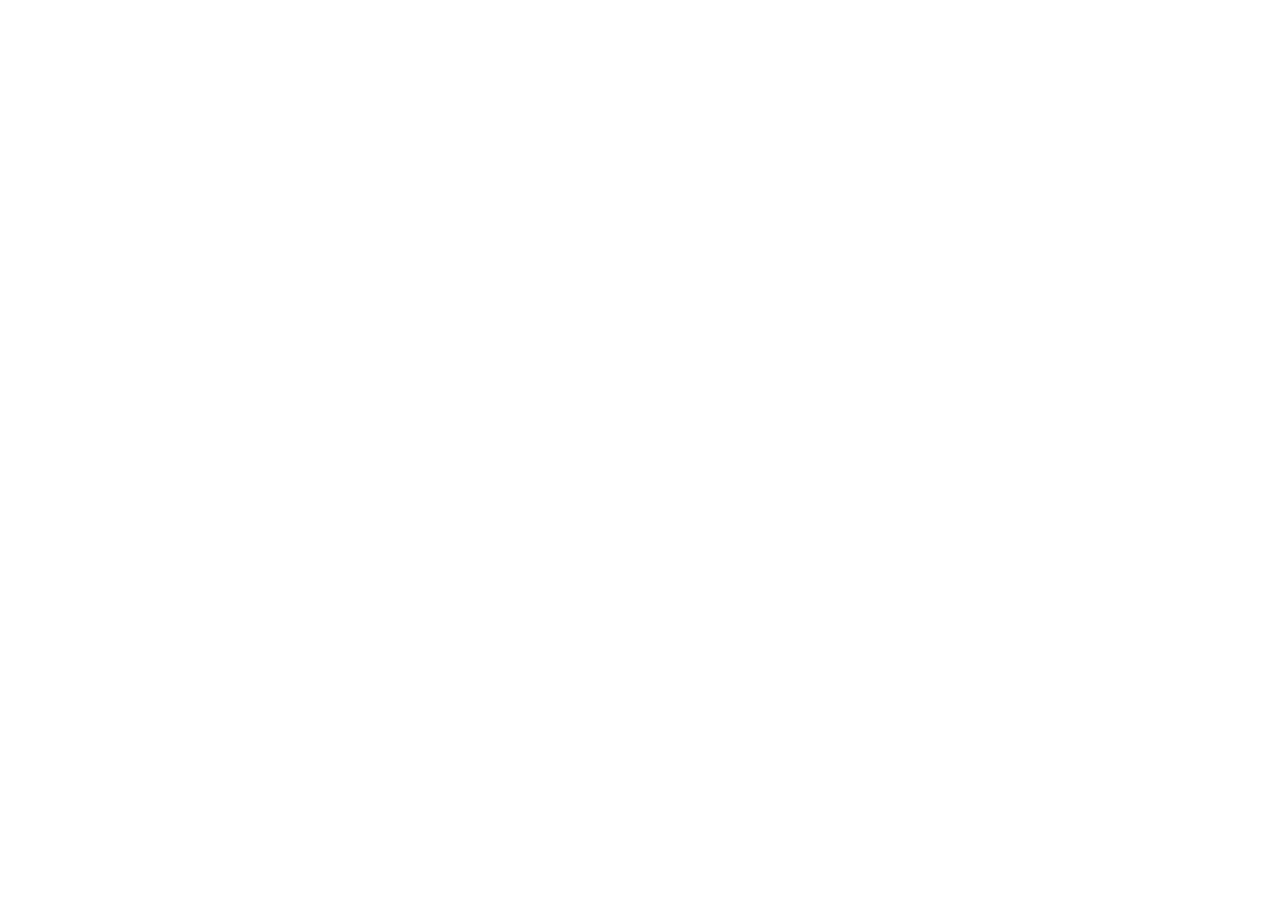
==== commit 79f9fe13: "Route Year 9 Busy Work to active library" ====
--- a/busy-work/index.html
+++ b/busy-work/index.html
@@ -1 +1,15 @@
-<!doctype html><html lang="en-AU"><head><meta charset="utf-8"><meta name="viewport" content="width=device-width,initial-scale=1"><meta name="description" content="Year 9 Agriculture Busy Work activity library."><title>Busy Work | Year 9 Agriculture</title><link rel="stylesheet" href="../guided/course.css?v=20260805"><link rel="stylesheet" href="style.css?v=20260805"></head><body><a class="skip-link" href="#busy-content">Skip to activities</a><header class="site-header"><div class="nav-wrap"><a class="brand" href="../index.html">Year 9 Agriculture</a><nav class="nav-links" aria-label="Course navigation"><a href="../index.html#pathway">Modules</a><a href="../folio.html">Folio</a><a href="../assessment.html">Assessment</a><a href="index.html" aria-current="page">Busy Work</a><a href="../youtube-library/">YouTube</a><a href="../plans.html">Plans</a><a href="../teacher-resources.html">Teacher Resources</a><a href="https://stevencowell.github.io/Main-Page/">Main Menu</a></nav></div></header><section class="module-hero"><div class="module-hero-inner"><p class="eyebrow">Activity library</p><h1>Busy Work</h1><p>Twenty-one course-owned activities across all four terms and every named module topic. Each task gives feedback, autosaves on this device and can be printed.</p></div></section><main id="busy-content" class="module-main"><section class="card"><label>Filter activities<input id="activity-filter" type="search" placeholder="Try soil, cattle or biosecurity"></label><p class="save-state" id="library-progress">Progress is stored on this browser and device.</p></section><div id="activity-grid" class="busy-grid"></div></main><footer>Busy Work is learning practice, not automatic submission.</footer><script src="data.js"></script><script src="busy.js"></script></body></html>
+<!doctype html>
+<html lang="en-AU">
+<head>
+  <meta charset="utf-8">
+  <meta name="viewport" content="width=device-width, initial-scale=1">
+  <meta http-equiv="refresh" content="0; url=https://stevencowell.github.io/busy-worksheets/?library=agriculture-year-9">
+  <title>Opening Year 9 Agriculture Busy Work</title>
+  <link rel="stylesheet" href="../guided/course.css?v=20260806">
+</head>
+<body>
+  <main class="module-main">
+    <section class="card"><h1>Opening Year 9 Agriculture Busy Work</h1><p>The active activity library is opening now.</p><p><a class="btn" href="https://stevencowell.github.io/busy-worksheets/?library=agriculture-year-9">Open Year 9 Agriculture Busy Work →</a></p><p><a class="btn ghost" href="../index.html">Return to Year 9 Agriculture</a></p></section>
+  </main>
+</body>
+</html>
